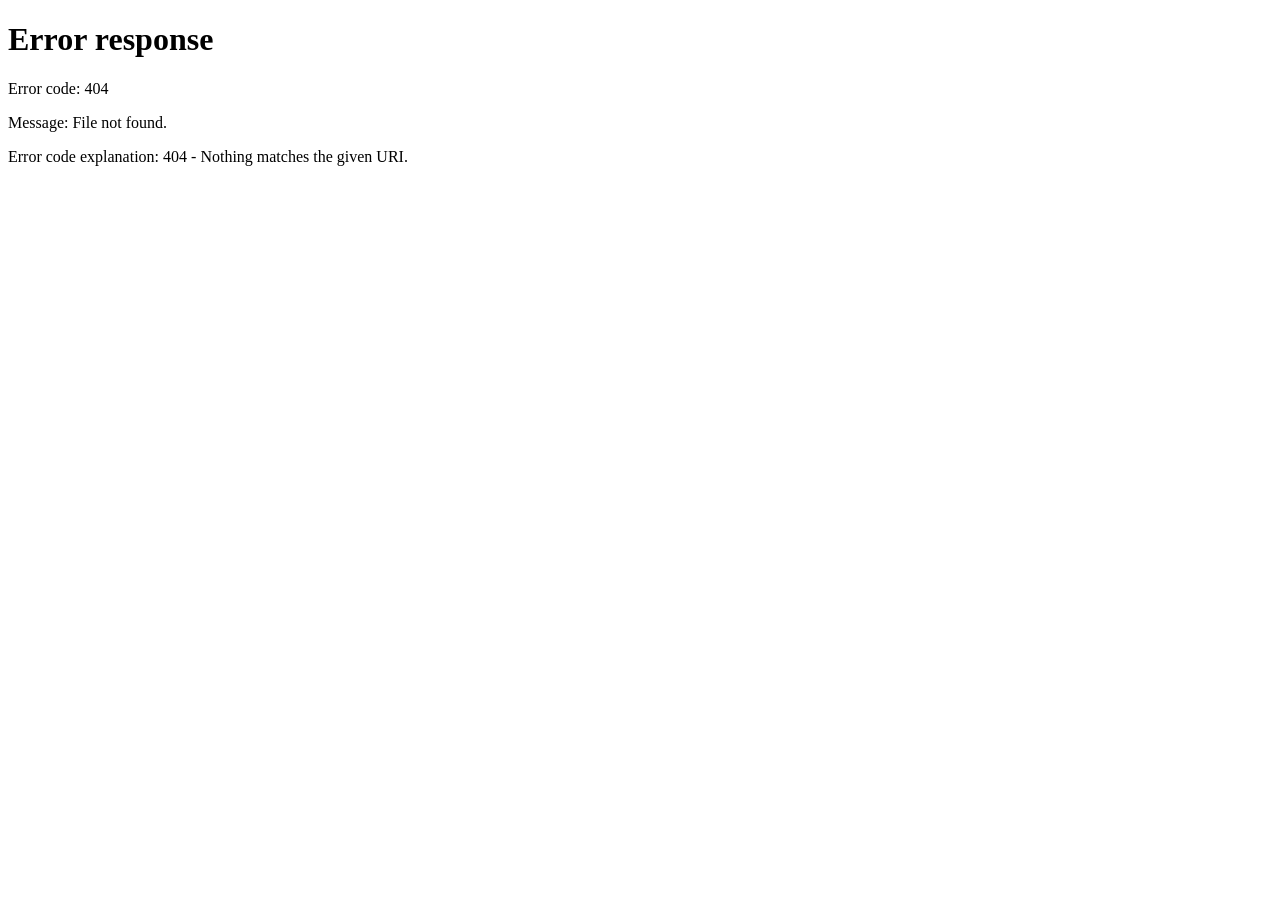
==== index.html @ 3f9a509a "Add files via upload" ====
<!DOCTYPE html>
<html lang="ru">
<head>
  <meta charset="UTF-8">
  <meta name="viewport" content="width=device-width, initial-scale=1.0">
  <title>CinemaFinder — Сериалы и Фильмы Онлайн</title>
  <meta name="description" content="Удобный поиск и фильтрация лучших сериалов и фильмов. База из 170 000+ тайтлов с рейтингами IMDb, Кинопоиск и поиском через ИИ.">
  <meta http-equiv="refresh" content="0; url=./serials/index.html">
  <link rel="icon" href="data:image/svg+xml,<svg xmlns=%22http://www.w3.org/2000/svg%22 viewBox=%220 0 100 100%22><text y=%22.9em%22 font-size=%2290%22>🎬</text></svg>">
  <link rel="preconnect" href="https://fonts.googleapis.com">
  <link rel="preconnect" href="https://fonts.gstatic.com" crossorigin>
  <link href="https://fonts.googleapis.com/css2?family=Inter:wght@400;500;600;700&display=swap" rel="stylesheet">
  <style>
    :root {
      --bg: hsl(225, 25%, 7%);
      --card-bg: hsl(225, 20%, 11%);
      --accent: hsl(38, 92%, 50%);
      --text: hsl(220, 15%, 93%);
      --text-muted: hsl(220, 10%, 60%);
      --border: hsl(225, 15%, 18%);
    }
    * { box-sizing: border-box; margin: 0; padding: 0; }
    body {
      font-family: 'Inter', -apple-system, BlinkMacSystemFont, sans-serif;
      background: var(--bg);
      color: var(--text);
      min-height: 100vh;
      display: flex;
      align-items: center;
      justify-content: center;
      padding: 20px;
    }
    .portal {
      background: var(--card-bg);
      border: 1px solid var(--border);
      border-radius: 24px;
      padding: 40px 32px;
      max-width: 480px;
      width: 100%;
      text-align: center;
      box-shadow: 0 20px 50px rgba(0,0,0,0.5);
    }
    .portal__logo {
      font-size: 3rem;
      margin-bottom: 12px;
    }
    .portal__title {
      font-size: 1.8rem;
      font-weight: 700;
      letter-spacing: -0.02em;
      margin-bottom: 8px;
    }
    .portal__desc {
      color: var(--text-muted);
      font-size: 0.95rem;
      line-height: 1.5;
      margin-bottom: 28px;
    }
    .portal__links {
      display: flex;
      flex-direction: column;
      gap: 12px;
    }
    .portal__btn {
      display: flex;
      align-items: center;
      justify-content: center;
      gap: 10px;
      padding: 14px 20px;
      border-radius: 14px;
      text-decoration: none;
      font-weight: 600;
      font-size: 1rem;
      transition: all 0.2s ease;
    }
    .portal__btn--primary {
      background: var(--accent);
      color: #0b0f19;
    }
    .portal__btn--primary:hover {
      background: hsl(38, 92%, 60%);
      transform: translateY(-2px);
    }
    .portal__btn--secondary {
      background: hsl(225, 18%, 15%);
      color: var(--text);
      border: 1px solid var(--border);
    }
    .portal__btn--secondary:hover {
      background: hsl(225, 18%, 20%);
      transform: translateY(-2px);
    }
    .portal__spinner {
      margin-top: 24px;
      font-size: 0.85rem;
      color: var(--text-muted);
      display: flex;
      align-items: center;
      justify-content: center;
      gap: 8px;
    }
    .spinner-dot {
      width: 6px;
      height: 6px;
      background: var(--accent);
      border-radius: 50%;
      animation: pulse 1s infinite alternate;
    }
    @keyframes pulse {
      from { opacity: 0.3; transform: scale(0.8); }
      to { opacity: 1; transform: scale(1.2); }
    }
  </style>
  <script>
    // Мгновенный переход в раздел сериалов
    window.location.replace('./serials/index.html');
  </script>
</head>
<body>
  <div class="portal">
    <div class="portal__logo">🎬</div>
    <h1 class="portal__title">CinemaFinder</h1>
    <p class="portal__desc">Умный поиск фильмов и сериалов с рейтингами Кинопоиска, IMDb и рекомендациями от ИИ.</p>
    
    <div class="portal__links">
      <a href="./serials/index.html" class="portal__btn portal__btn--primary">
        <span>📺</span>
        <span>Открыть Сериалы (SerialFinder)</span>
      </a>
      <a href="./films/index.html" class="portal__btn portal__btn--secondary">
        <span>🍿</span>
        <span>Открыть Фильмы (FilmFinder)</span>
      </a>
    </div>

    <div class="portal__spinner">
      <div class="spinner-dot"></div>
      <span>Перенаправление...</span>
    </div>
  </div>
</body>
</html>
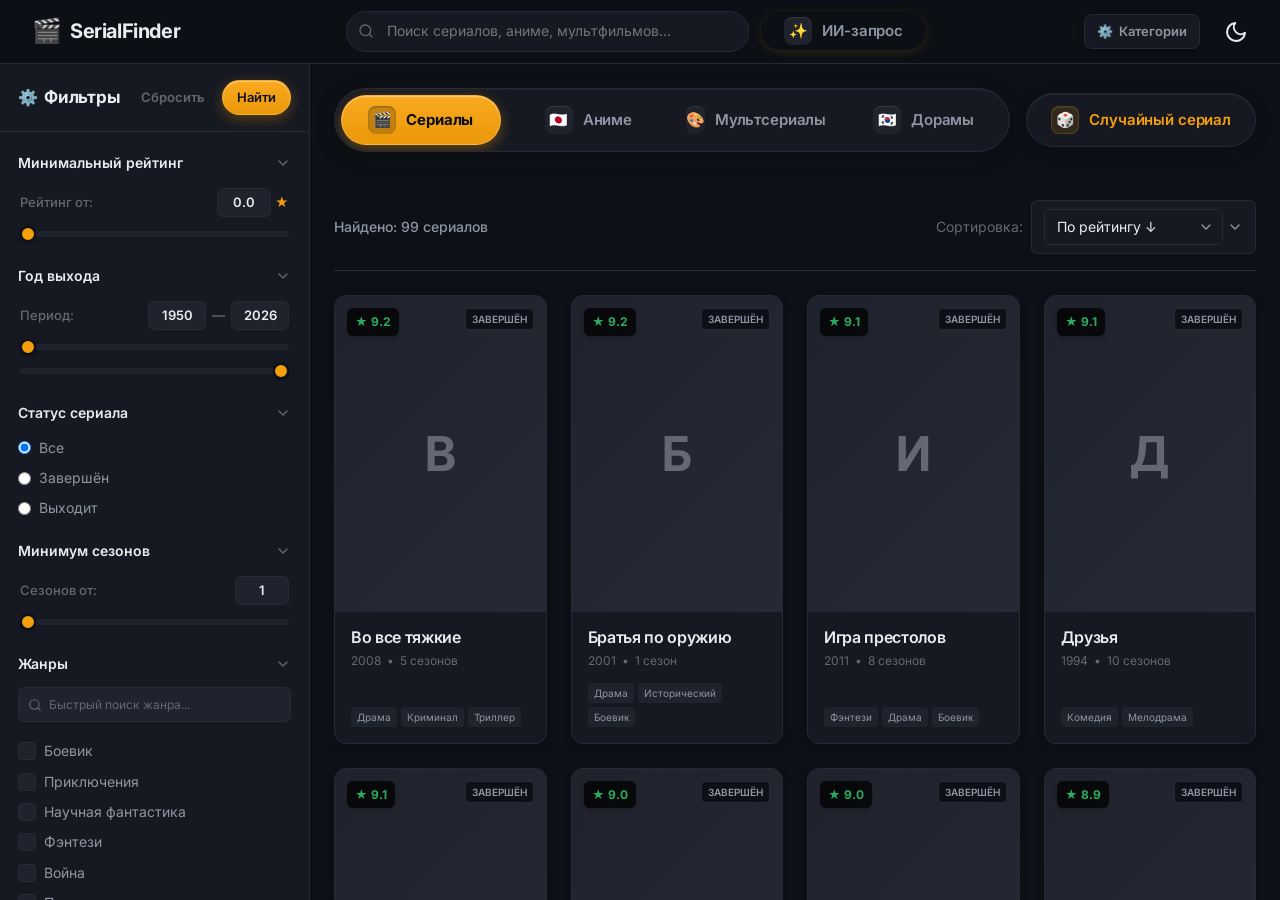
==== commit 47250761: "📺 Фокус только на SerialFinder (скрыта кнопка и раздел фильмов)" ====
--- a/index.html
+++ b/index.html
@@ -3,8 +3,8 @@
 <head>
   <meta charset="UTF-8">
   <meta name="viewport" content="width=device-width, initial-scale=1.0">
-  <title>CinemaFinder — Сериалы и Фильмы Онлайн</title>
-  <meta name="description" content="Удобный поиск и фильтрация лучших сериалов и фильмов. База из 170 000+ тайтлов с рейтингами IMDb, Кинопоиск и поиском через ИИ.">
+  <title>SerialFinder — Поиск сериалов, аниме и дорам</title>
+  <meta name="description" content="Удобный поиск и фильтрация лучших сериалов, аниме, мультсериалов и дорам. База из 170 000+ сериалов с рейтингами IMDb, Кинопоиск и подбором через ИИ.">
   <meta http-equiv="refresh" content="0; url=./serials/index.html">
   <link rel="icon" href="data:image/svg+xml,<svg xmlns=%22http://www.w3.org/2000/svg%22 viewBox=%220 0 100 100%22><text y=%22.9em%22 font-size=%2290%22>🎬</text></svg>">
   <link rel="preconnect" href="https://fonts.googleapis.com">
@@ -35,7 +35,7 @@
       border: 1px solid var(--border);
       border-radius: 24px;
       padding: 40px 32px;
-      max-width: 480px;
+      max-width: 440px;
       width: 100%;
       text-align: center;
       box-shadow: 0 20px 50px rgba(0,0,0,0.5);
@@ -56,11 +56,6 @@
       line-height: 1.5;
       margin-bottom: 28px;
     }
-    .portal__links {
-      display: flex;
-      flex-direction: column;
-      gap: 12px;
-    }
     .portal__btn {
       display: flex;
       align-items: center;
@@ -71,23 +66,12 @@
       text-decoration: none;
       font-weight: 600;
       font-size: 1rem;
+      background: var(--accent);
+      color: #0b0f19;
       transition: all 0.2s ease;
     }
-    .portal__btn--primary {
-      background: var(--accent);
-      color: #0b0f19;
-    }
-    .portal__btn--primary:hover {
+    .portal__btn:hover {
       background: hsl(38, 92%, 60%);
-      transform: translateY(-2px);
-    }
-    .portal__btn--secondary {
-      background: hsl(225, 18%, 15%);
-      color: var(--text);
-      border: 1px solid var(--border);
-    }
-    .portal__btn--secondary:hover {
-      background: hsl(225, 18%, 20%);
       transform: translateY(-2px);
     }
     .portal__spinner {
@@ -112,30 +96,23 @@
     }
   </style>
   <script>
-    // Мгновенный переход в раздел сериалов
     window.location.replace('./serials/index.html');
   </script>
 </head>
 <body>
   <div class="portal">
     <div class="portal__logo">🎬</div>
-    <h1 class="portal__title">CinemaFinder</h1>
-    <p class="portal__desc">Умный поиск фильмов и сериалов с рейтингами Кинопоиска, IMDb и рекомендациями от ИИ.</p>
+    <h1 class="portal__title">SerialFinder</h1>
+    <p class="portal__desc">Умный поиск сериалов, аниме, мультсериалов и дорам с рейтингами Кинопоиска, IMDb и рекомендациями от ИИ.</p>
     
-    <div class="portal__links">
-      <a href="./serials/index.html" class="portal__btn portal__btn--primary">
-        <span>📺</span>
-        <span>Открыть Сериалы (SerialFinder)</span>
-      </a>
-      <a href="./films/index.html" class="portal__btn portal__btn--secondary">
-        <span>🍿</span>
-        <span>Открыть Фильмы (FilmFinder)</span>
-      </a>
-    </div>
+    <a href="./serials/index.html" class="portal__btn">
+      <span>📺</span>
+      <span>Открыть SerialFinder</span>
+    </a>
 
     <div class="portal__spinner">
       <div class="spinner-dot"></div>
-      <span>Перенаправление...</span>
+      <span>Загрузка...</span>
     </div>
   </div>
 </body>
